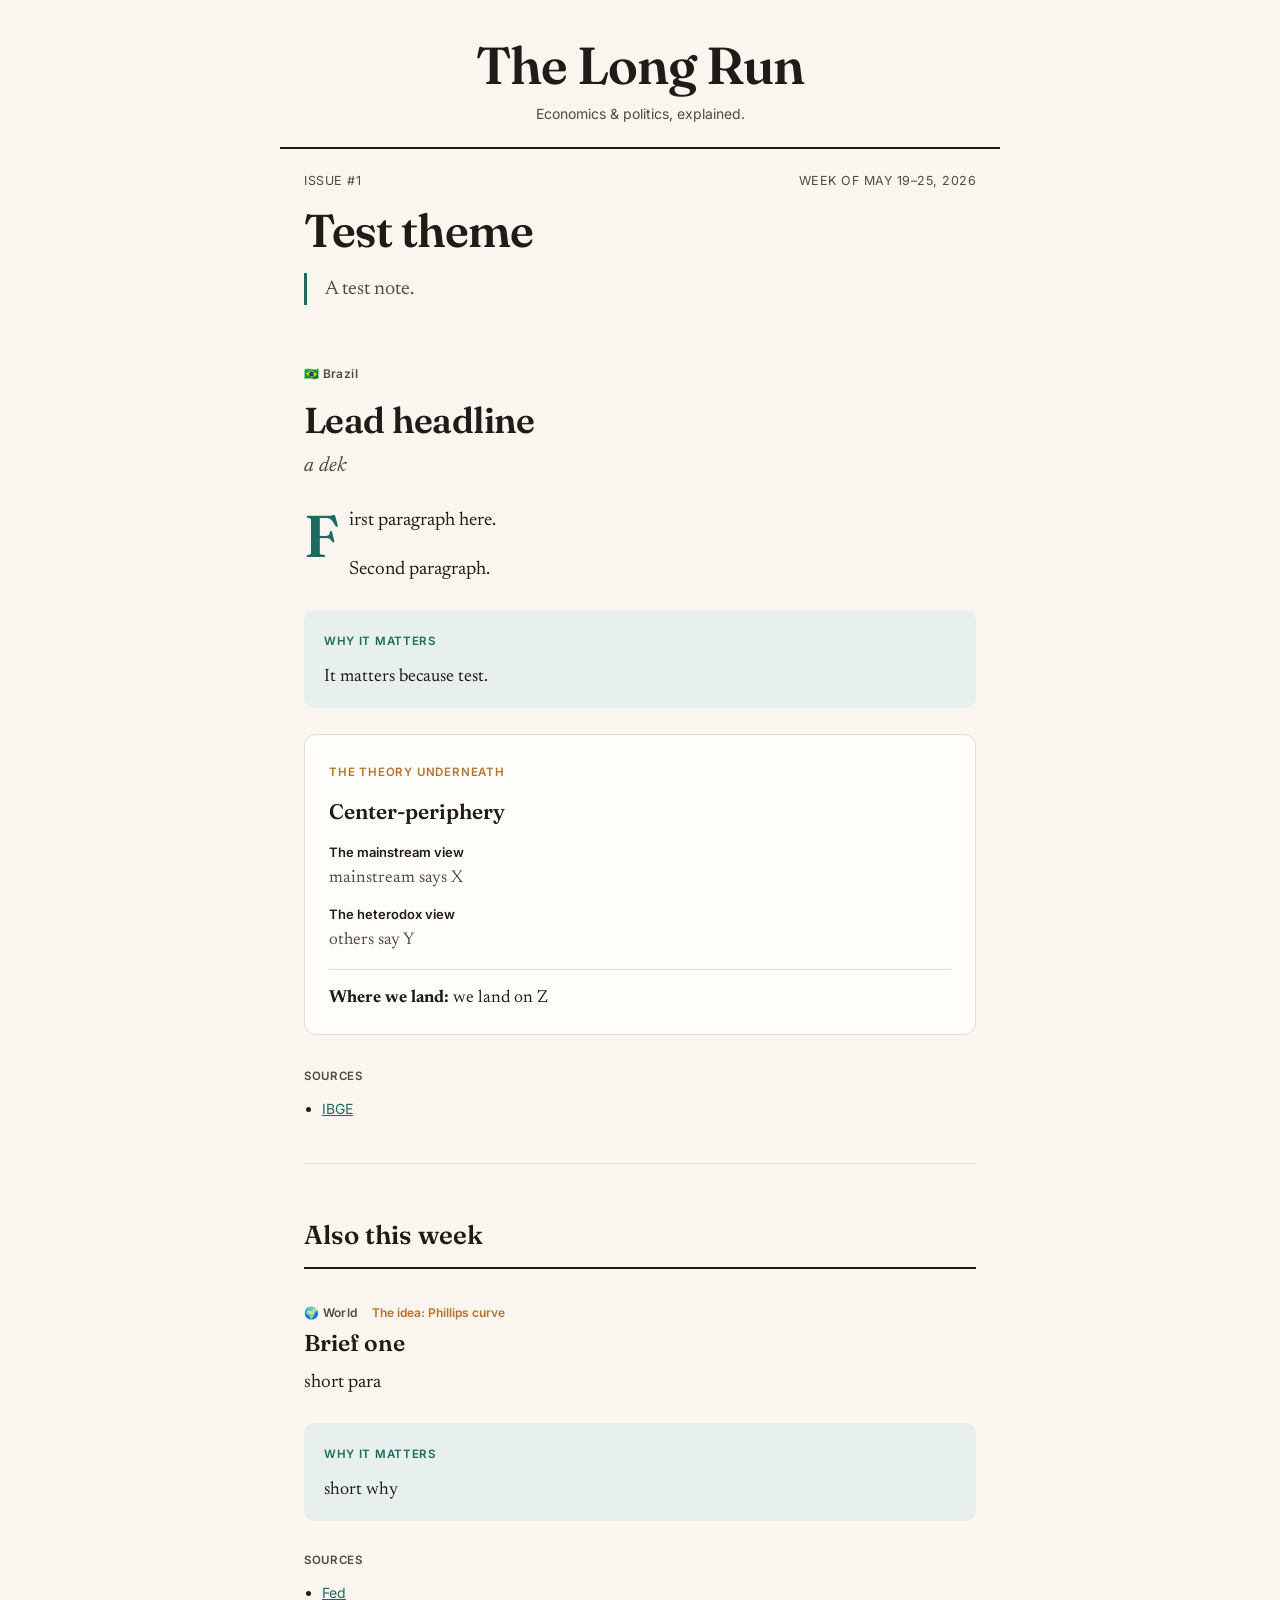
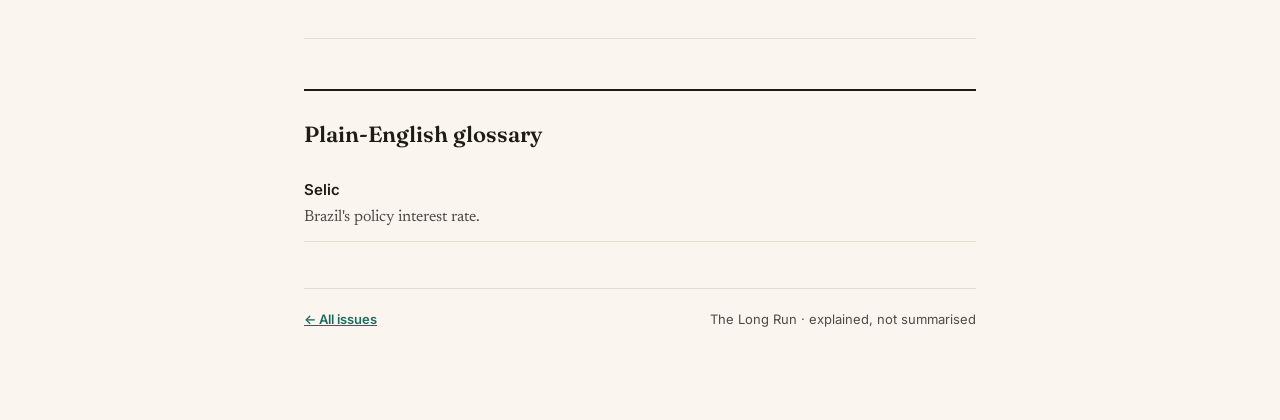
==== issues/2026-05-25.html @ af28a936 "The Long Run — weekly econ+politics explainer (scaffold + pipeline) Co-Authored-By: Claude Opus 4.8 " ====
<!DOCTYPE html>
<html lang="en">
<head>
  <meta charset="utf-8">
  <meta name="viewport" content="width=device-width, initial-scale=1">
  <title>Test theme — The Long Run #1</title>
  <meta name="description" content="A test note.">
  <link rel="preconnect" href="https://fonts.googleapis.com">
  <link rel="preconnect" href="https://fonts.gstatic.com" crossorigin>
  <link href="https://fonts.googleapis.com/css2?family=Fraunces:opsz,wght@9..144,400;9..144,500;9..144,600;9..144,700&family=Newsreader:ital,opsz@0,6..72;1,6..72&family=Inter:wght@400;500;600&display=swap" rel="stylesheet">
  <link rel="stylesheet" href="../style.css">
</head>
<body>
  <header class="masthead">
    <a class="mast-name" href="../index.html">The Long Run</a>
    <p class="mast-tag">Economics &amp; politics, explained.</p>
  </header>
  <main class="issue">
    <div class="issue-meta">
      <span>Issue #1</span>
      <span>Week of May 19–25, 2026</span>
    </div>
    <h1 class="issue-title">Test theme</h1>
    <p class="editors-note">A test note.</p>
    
  <article class="lead">
    <span class="tag">🇧🇷 Brazil</span>
    <h2>Lead headline</h2>
    <p class="dek">a dek</p>
    <div class="body"><p>First paragraph here.</p>
<p>Second paragraph.</p></div>
    <div class="why"><span class="why-label">Why it matters</span><p>It matters because test.</p></div>
    
    <aside class="theory">
      <span class="theory-kicker">The theory underneath</span>
      <h4>Center-periphery</h4>
      <div class="lens-row"><span class="lens-name">The mainstream view</span><p>mainstream says X</p></div><div class="lens-row"><span class="lens-name">The heterodox view</span><p>others say Y</p></div>
      <p class="lens-takeaway"><strong>Where we land:</strong> we land on Z</p>
    </aside>
    <div class="sources"><span class="sources-label">Sources</span><ul><li><a href="https://ibge.gov.br" target="_blank" rel="noopener">IBGE</a></li></ul></div>
  </article>
    <section class="briefs"><h2 class="section-rule">Also this week</h2><div class="brief-grid">
  <article class="brief">
    <div class="brief-head"><span class="tag">🌍 World</span><span class="concept">The idea: Phillips curve</span></div>
    <h3>Brief one</h3>
    <div class="body"><p>short para</p></div>
    <div class="why"><span class="why-label">Why it matters</span><p>short why</p></div>
    <div class="sources"><span class="sources-label">Sources</span><ul><li><a href="https://federalreserve.gov" target="_blank" rel="noopener">Fed</a></li></ul></div>
  </article></div></section>
    
  <section class="glossary">
    <h3>Plain-English glossary</h3>
    <dl><div class="gloss-item"><dt>Selic</dt><dd>Brazil&#x27;s policy interest rate.</dd></div></dl>
  </section>
    <footer class="issue-foot">
      <a href="../index.html">← All issues</a>
      <span>The Long Run · explained, not summarised</span>
    </footer>
  </main>
</body>
</html>
---- style.css ----
:root {
  --paper: #faf6ef;
  --ink: #1f1b16;
  --ink-soft: #514a40;
  --rule: #e3dccf;
  --accent: #1d6b5f;      /* deep teal — calm, not corporate */
  --accent-soft: #e7f0ed;
  --brazil: #2a7d4f;
  --amber: #b4742a;
  --amber-soft: #f6ecdc;
  --maxw: 720px;
}

* { box-sizing: border-box; }

html { -webkit-text-size-adjust: 100%; }

body {
  margin: 0;
  background: var(--paper);
  color: var(--ink);
  font-family: "Newsreader", Georgia, serif;
  font-size: 19px;
  line-height: 1.62;
  font-optical-sizing: auto;
}

a { color: var(--accent); }

/* ── Masthead ───────────────────────────────────────────── */
.masthead {
  max-width: var(--maxw);
  margin: 0 auto;
  padding: 38px 24px 22px;
  text-align: center;
  border-bottom: 2px solid var(--ink);
}
.masthead.home { padding-top: 64px; }
.mast-name {
  display: block;
  font-family: "Fraunces", serif;
  font-weight: 600;
  font-size: clamp(34px, 7vw, 52px);
  letter-spacing: -0.02em;
  color: var(--ink);
  text-decoration: none;
  line-height: 1.05;
}
.mast-tag {
  font-family: "Inter", sans-serif;
  font-size: 14px;
  color: var(--ink-soft);
  margin: 10px 0 0;
  font-style: normal;
}

/* ── Home ───────────────────────────────────────────────── */
.home-main { max-width: var(--maxw); margin: 0 auto; padding: 0 24px 80px; }

.feature {
  display: block;
  text-decoration: none;
  color: inherit;
  padding: 40px 0 34px;
  border-bottom: 1px solid var(--rule);
}
.feature-kicker {
  font-family: "Inter", sans-serif;
  font-size: 12.5px;
  letter-spacing: 0.04em;
  text-transform: uppercase;
  color: var(--accent);
  font-weight: 600;
}
.feature h2 {
  font-family: "Fraunces", serif;
  font-weight: 600;
  font-size: clamp(28px, 5.5vw, 40px);
  line-height: 1.1;
  letter-spacing: -0.02em;
  margin: 12px 0 14px;
}
.feature p { margin: 0 0 16px; color: var(--ink-soft); }
.feature-go {
  font-family: "Inter", sans-serif;
  font-size: 15px;
  font-weight: 600;
  color: var(--accent);
}

.archive { margin-top: 34px; }
.archive h3 {
  font-family: "Inter", sans-serif;
  font-size: 13px;
  text-transform: uppercase;
  letter-spacing: 0.06em;
  color: var(--ink-soft);
  margin: 0 0 8px;
}
.archive-row {
  display: grid;
  grid-template-columns: auto 1fr auto;
  gap: 14px;
  align-items: baseline;
  padding: 14px 0;
  border-bottom: 1px solid var(--rule);
  text-decoration: none;
  color: inherit;
}
.archive-row:hover .arch-title { color: var(--accent); }
.arch-num { font-family: "Inter", sans-serif; font-size: 13px; color: var(--ink-soft); }
.arch-title { font-family: "Fraunces", serif; font-weight: 500; font-size: 19px; }
.arch-date { font-family: "Inter", sans-serif; font-size: 13px; color: var(--ink-soft); white-space: nowrap; }

.home-foot, .empty {
  margin-top: 44px;
  font-size: 16px;
  color: var(--ink-soft);
  line-height: 1.6;
}

/* ── Issue page ─────────────────────────────────────────── */
.issue { max-width: var(--maxw); margin: 0 auto; padding: 0 24px 90px; }

.issue-meta {
  display: flex;
  justify-content: space-between;
  font-family: "Inter", sans-serif;
  font-size: 12.5px;
  letter-spacing: 0.04em;
  text-transform: uppercase;
  color: var(--ink-soft);
  padding: 22px 0 0;
}
.issue-title {
  font-family: "Fraunces", serif;
  font-weight: 600;
  font-size: clamp(30px, 6vw, 46px);
  line-height: 1.08;
  letter-spacing: -0.02em;
  margin: 14px 0 18px;
}
.editors-note {
  font-size: 20px;
  line-height: 1.6;
  color: var(--ink-soft);
  border-left: 3px solid var(--accent);
  padding-left: 18px;
  margin: 0 0 8px;
}

/* tags */
.tag {
  display: inline-block;
  font-family: "Inter", sans-serif;
  font-size: 12px;
  font-weight: 600;
  letter-spacing: 0.03em;
  color: var(--ink-soft);
}

/* lead article */
.lead { padding: 46px 0 40px; border-bottom: 1px solid var(--rule); }
.lead h2 {
  font-family: "Fraunces", serif;
  font-weight: 600;
  font-size: clamp(26px, 5vw, 36px);
  line-height: 1.12;
  letter-spacing: -0.015em;
  margin: 10px 0 10px;
}
.lead .dek {
  font-size: 21px;
  color: var(--ink-soft);
  font-style: italic;
  margin: 0 0 22px;
}
.body p { margin: 0 0 18px; }
.body p:first-child::first-letter {
  font-family: "Fraunces", serif;
  font-weight: 600;
  font-size: 3.1em;
  line-height: 0.82;
  float: left;
  padding: 6px 10px 0 0;
  color: var(--accent);
}
.brief .body p:first-child::first-letter { all: unset; }

/* why it matters */
.why {
  background: var(--accent-soft);
  border-radius: 10px;
  padding: 16px 20px;
  margin: 24px 0;
}
.why-label {
  font-family: "Inter", sans-serif;
  font-size: 11.5px;
  font-weight: 600;
  text-transform: uppercase;
  letter-spacing: 0.06em;
  color: var(--accent);
}
.why p { margin: 6px 0 0; font-size: 18px; }

/* theory box */
.theory {
  border: 1.5px solid var(--rule);
  border-radius: 12px;
  padding: 22px 24px;
  margin: 26px 0;
  background: #fffdf9;
}
.theory-kicker {
  font-family: "Inter", sans-serif;
  font-size: 11.5px;
  font-weight: 600;
  text-transform: uppercase;
  letter-spacing: 0.07em;
  color: var(--amber);
}
.theory h4 {
  font-family: "Fraunces", serif;
  font-weight: 600;
  font-size: 21px;
  margin: 6px 0 14px;
}
.lens-row { margin: 0 0 12px; }
.lens-name {
  font-family: "Inter", sans-serif;
  font-size: 13px;
  font-weight: 600;
  color: var(--ink);
  display: block;
}
.lens-row p { margin: 2px 0 0; font-size: 17px; color: var(--ink-soft); }
.lens-takeaway {
  margin: 14px 0 0;
  padding-top: 14px;
  border-top: 1px solid var(--rule);
  font-size: 17.5px;
}

/* sources */
.sources { margin: 22px 0 0; }
.sources-label {
  font-family: "Inter", sans-serif;
  font-size: 11.5px;
  font-weight: 600;
  text-transform: uppercase;
  letter-spacing: 0.06em;
  color: var(--ink-soft);
}
.sources ul { margin: 6px 0 0; padding: 0 0 0 18px; }
.sources li { font-family: "Inter", sans-serif; font-size: 14px; margin: 3px 0; }

/* briefs */
.section-rule {
  font-family: "Fraunces", serif;
  font-weight: 600;
  font-size: 26px;
  margin: 50px 0 4px;
  padding-bottom: 10px;
  border-bottom: 2px solid var(--ink);
}
.brief-grid { display: block; }
.brief { padding: 30px 0; border-bottom: 1px solid var(--rule); }
.brief-head { display: flex; gap: 14px; align-items: baseline; flex-wrap: wrap; }
.concept {
  font-family: "Inter", sans-serif;
  font-size: 12px;
  color: var(--amber);
  font-weight: 600;
}
.brief h3 {
  font-family: "Fraunces", serif;
  font-weight: 600;
  font-size: 23px;
  line-height: 1.15;
  margin: 8px 0 12px;
}

/* glossary */
.glossary { margin: 50px 0 0; padding: 26px 0 0; border-top: 2px solid var(--ink); }
.glossary h3 { font-family: "Fraunces", serif; font-weight: 600; font-size: 22px; margin: 0 0 16px; }
.glossary dl { margin: 0; }
.gloss-item { padding: 10px 0; border-bottom: 1px solid var(--rule); }
.gloss-item dt { font-family: "Inter", sans-serif; font-weight: 600; font-size: 15px; }
.gloss-item dd { margin: 3px 0 0; font-size: 16px; color: var(--ink-soft); }

/* footer */
.issue-foot {
  display: flex;
  justify-content: space-between;
  flex-wrap: wrap;
  gap: 10px;
  margin-top: 46px;
  padding-top: 20px;
  border-top: 1px solid var(--rule);
  font-family: "Inter", sans-serif;
  font-size: 13px;
  color: var(--ink-soft);
}
.issue-foot a { font-weight: 600; }

@media (max-width: 560px) {
  body { font-size: 18px; }
  .archive-row { grid-template-columns: auto 1fr; }
  .arch-date { grid-column: 2; }
}
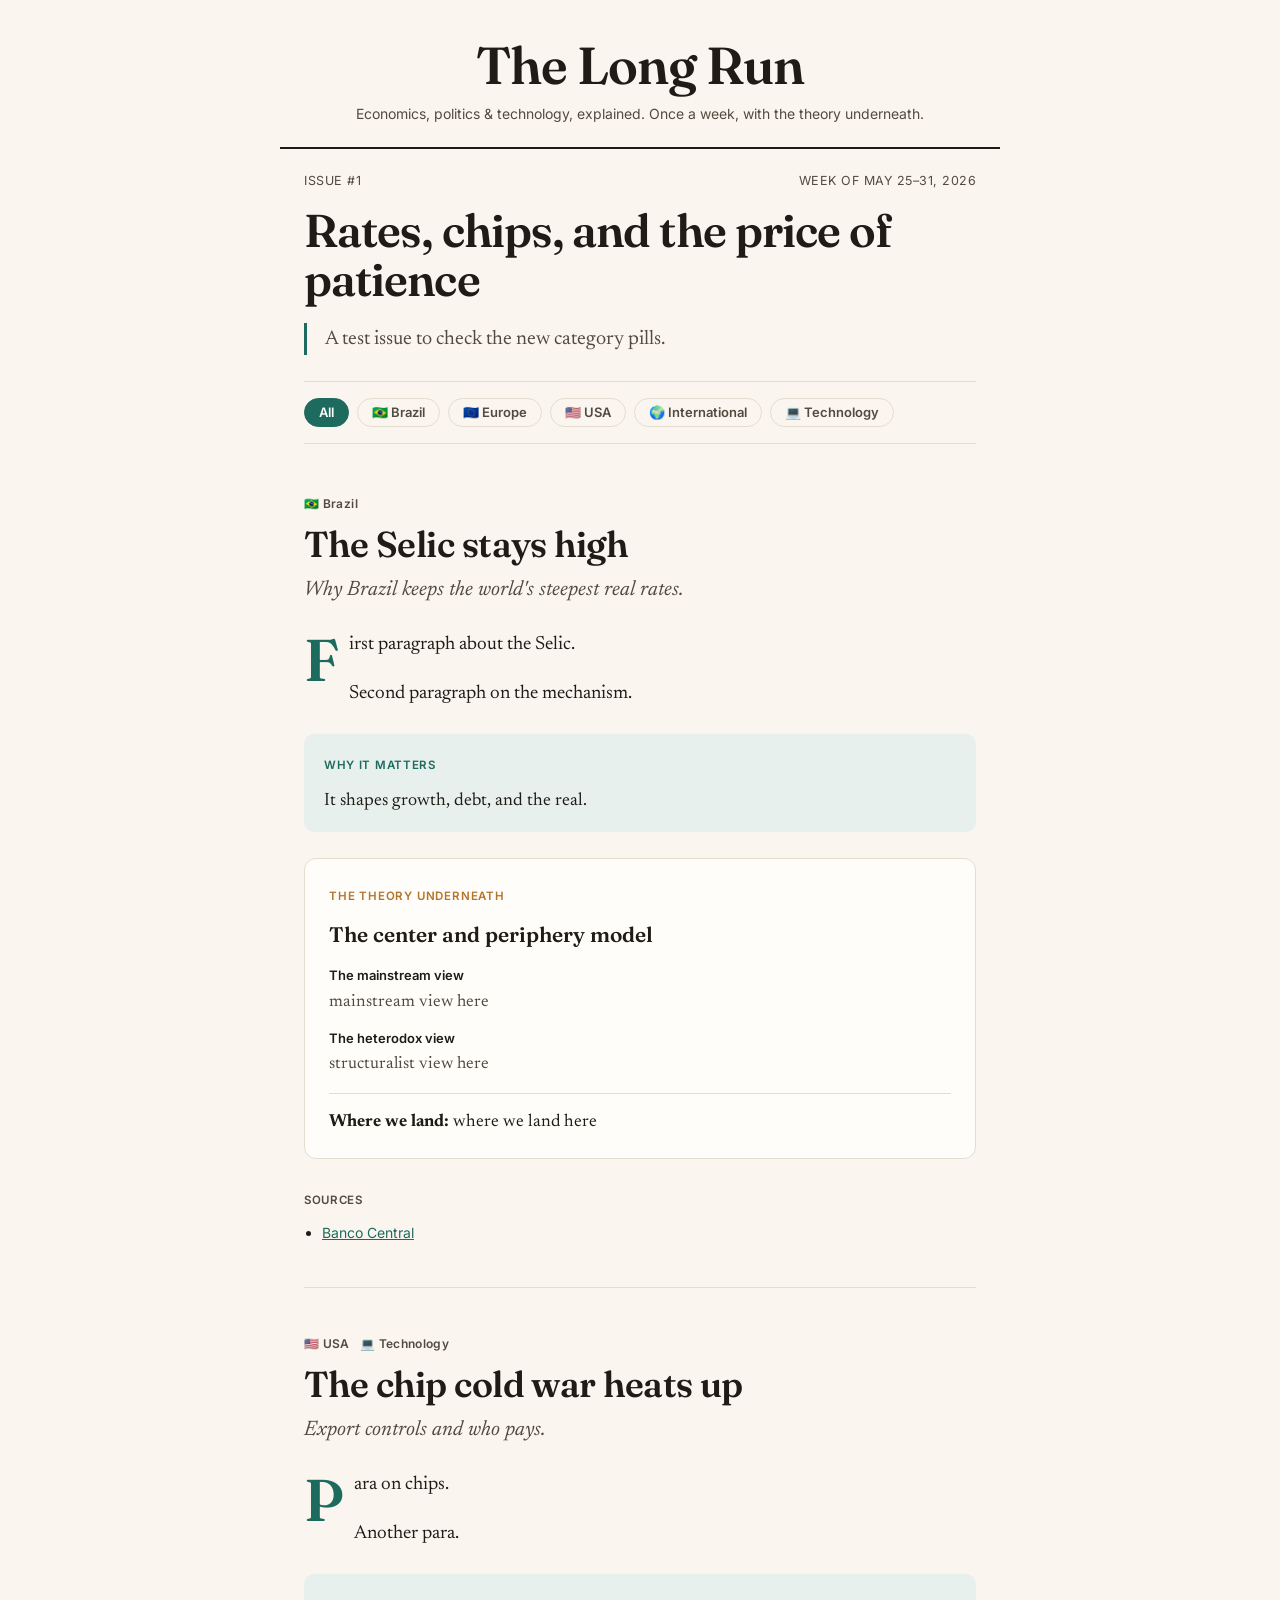
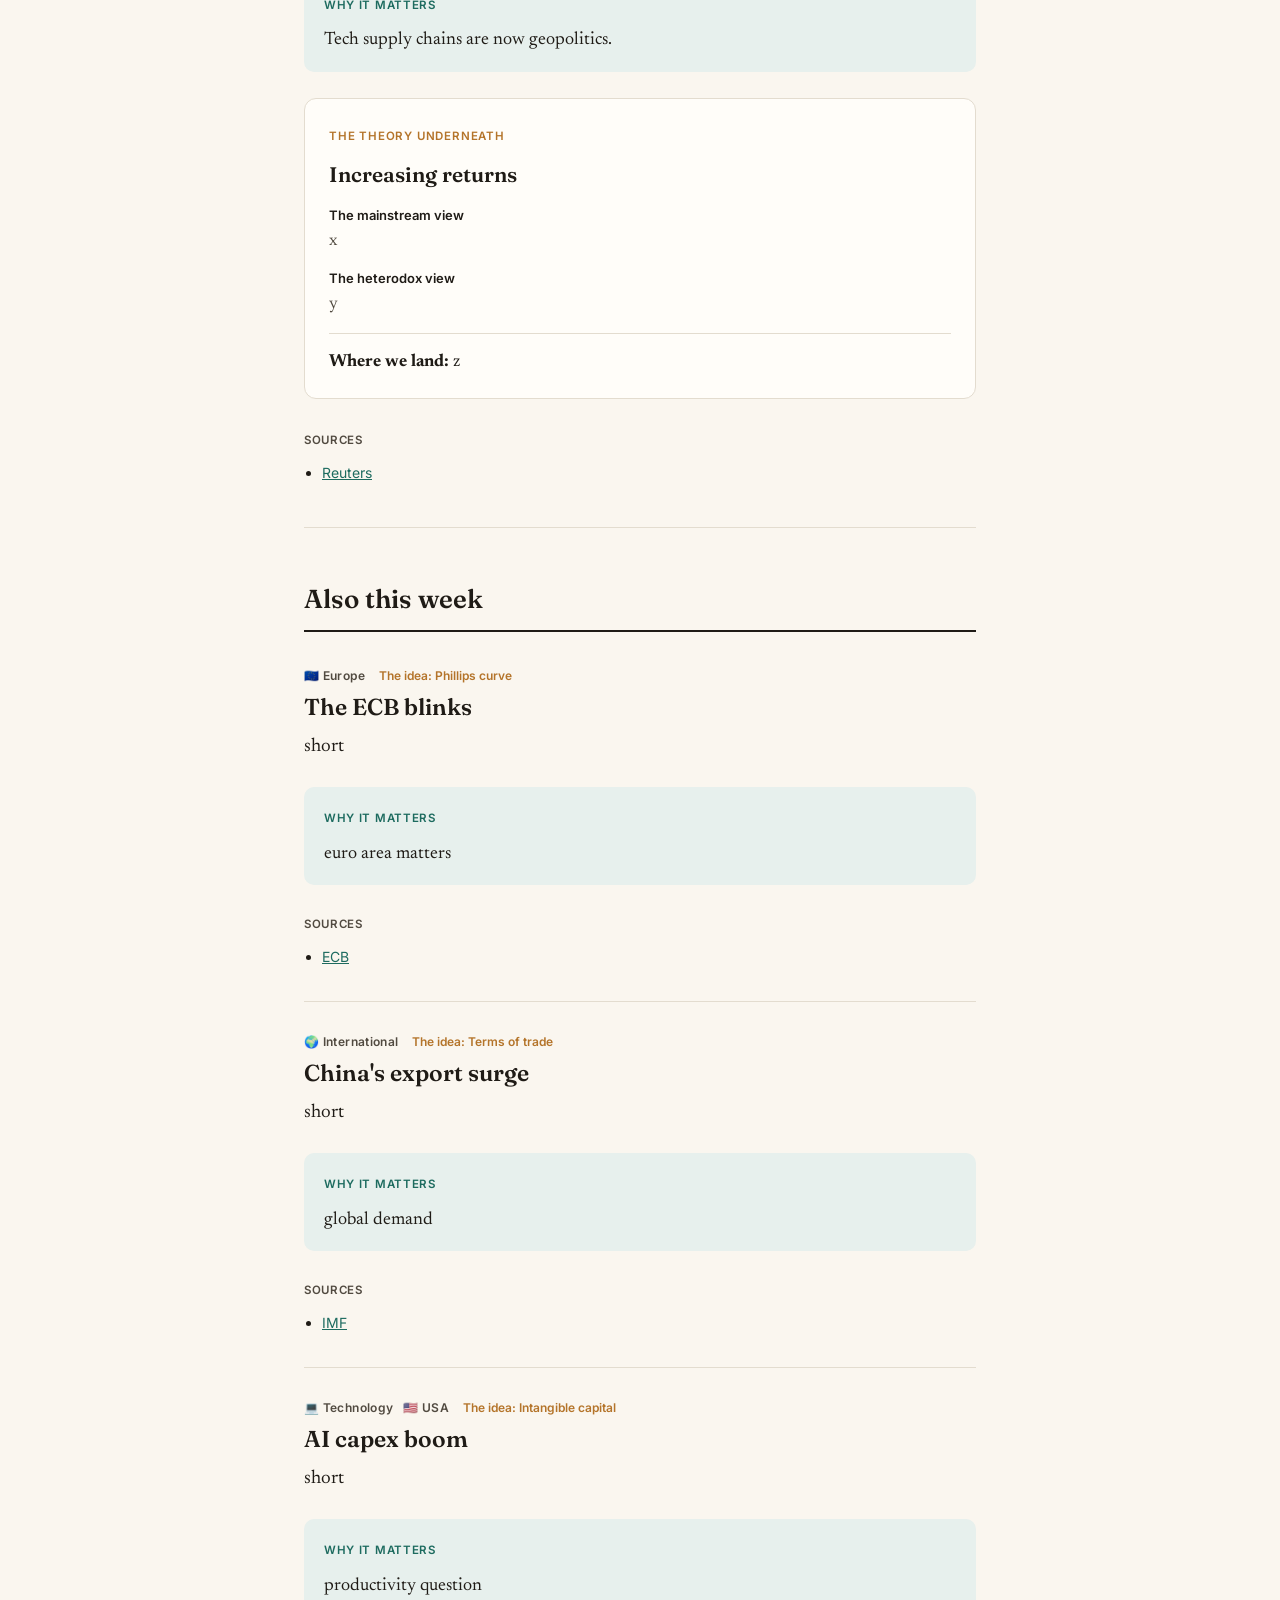
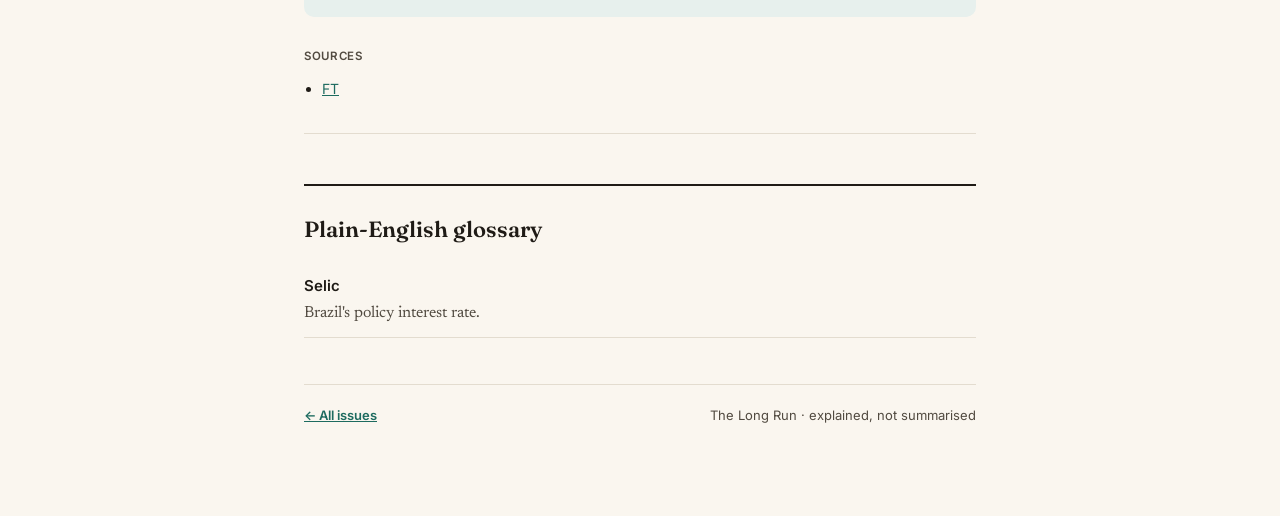
==== commit c620372d: "Add Brazil/Europe/USA/International/Technology pill filter + Technology coverage; drop em dashes & c" ====
--- a/issues/2026-05-25.html
+++ b/issues/2026-05-25.html
@@ -3,8 +3,8 @@
 <head>
   <meta charset="utf-8">
   <meta name="viewport" content="width=device-width, initial-scale=1">
-  <title>Test theme — The Long Run #1</title>
-  <meta name="description" content="A test note.">
+  <title>Rates, chips, and the price of patience — The Long Run #1</title>
+  <meta name="description" content="A test issue to check the new category pills.">
   <link rel="preconnect" href="https://fonts.googleapis.com">
   <link rel="preconnect" href="https://fonts.gstatic.com" crossorigin>
   <link href="https://fonts.googleapis.com/css2?family=Fraunces:opsz,wght@9..144,400;9..144,500;9..144,600;9..144,700&family=Newsreader:ital,opsz@0,6..72;1,6..72&family=Inter:wght@400;500;600&display=swap" rel="stylesheet">
@@ -13,49 +13,108 @@
 <body>
   <header class="masthead">
     <a class="mast-name" href="../index.html">The Long Run</a>
-    <p class="mast-tag">Economics &amp; politics, explained.</p>
+    <p class="mast-tag">Economics, politics &amp; technology, explained. Once a week, with the theory underneath.</p>
   </header>
   <main class="issue">
     <div class="issue-meta">
       <span>Issue #1</span>
-      <span>Week of May 19–25, 2026</span>
+      <span>Week of May 25–31, 2026</span>
     </div>
-    <h1 class="issue-title">Test theme</h1>
-    <p class="editors-note">A test note.</p>
+    <h1 class="issue-title">Rates, chips, and the price of patience</h1>
+    <p class="editors-note">A test issue to check the new category pills.</p>
+    <nav class="pills" id="pills" aria-label="Filter by topic"><button class="pill active" data-cat="all">All</button><button class="pill" data-cat="Brazil">🇧🇷 Brazil</button><button class="pill" data-cat="Europe">🇪🇺 Europe</button><button class="pill" data-cat="USA">🇺🇸 USA</button><button class="pill" data-cat="International">🌍 International</button><button class="pill" data-cat="Technology">💻 Technology</button></nav>
     
-  <article class="lead">
-    <span class="tag">🇧🇷 Brazil</span>
-    <h2>Lead headline</h2>
-    <p class="dek">a dek</p>
-    <div class="body"><p>First paragraph here.</p>
-<p>Second paragraph.</p></div>
-    <div class="why"><span class="why-label">Why it matters</span><p>It matters because test.</p></div>
+  <article class="lead" data-cats="Brazil">
+    <div class="tag-row"><span class="tag">🇧🇷 Brazil</span></div>
+    <h2>The Selic stays high</h2>
+    <p class="dek">Why Brazil keeps the world&#x27;s steepest real rates.</p>
+    <div class="body"><p>First paragraph about the Selic.</p>
+<p>Second paragraph on the mechanism.</p></div>
+    <div class="why"><span class="why-label">Why it matters</span><p>It shapes growth, debt, and the real.</p></div>
     
     <aside class="theory">
       <span class="theory-kicker">The theory underneath</span>
-      <h4>Center-periphery</h4>
-      <div class="lens-row"><span class="lens-name">The mainstream view</span><p>mainstream says X</p></div><div class="lens-row"><span class="lens-name">The heterodox view</span><p>others say Y</p></div>
-      <p class="lens-takeaway"><strong>Where we land:</strong> we land on Z</p>
+      <h4>The center and periphery model</h4>
+      <div class="lens-row"><span class="lens-name">The mainstream view</span><p>mainstream view here</p></div><div class="lens-row"><span class="lens-name">The heterodox view</span><p>structuralist view here</p></div>
+      <p class="lens-takeaway"><strong>Where we land:</strong> where we land here</p>
     </aside>
-    <div class="sources"><span class="sources-label">Sources</span><ul><li><a href="https://ibge.gov.br" target="_blank" rel="noopener">IBGE</a></li></ul></div>
+    <div class="sources"><span class="sources-label">Sources</span><ul><li><a href="https://bcb.gov.br" target="_blank" rel="noopener">Banco Central</a></li></ul></div>
   </article>
-    <section class="briefs"><h2 class="section-rule">Also this week</h2><div class="brief-grid">
-  <article class="brief">
-    <div class="brief-head"><span class="tag">🌍 World</span><span class="concept">The idea: Phillips curve</span></div>
-    <h3>Brief one</h3>
-    <div class="body"><p>short para</p></div>
-    <div class="why"><span class="why-label">Why it matters</span><p>short why</p></div>
-    <div class="sources"><span class="sources-label">Sources</span><ul><li><a href="https://federalreserve.gov" target="_blank" rel="noopener">Fed</a></li></ul></div>
+
+  <article class="lead" data-cats="USA Technology">
+    <div class="tag-row"><span class="tag">🇺🇸 USA</span><span class="tag">💻 Technology</span></div>
+    <h2>The chip cold war heats up</h2>
+    <p class="dek">Export controls and who pays.</p>
+    <div class="body"><p>Para on chips.</p>
+<p>Another para.</p></div>
+    <div class="why"><span class="why-label">Why it matters</span><p>Tech supply chains are now geopolitics.</p></div>
+    
+    <aside class="theory">
+      <span class="theory-kicker">The theory underneath</span>
+      <h4>Increasing returns</h4>
+      <div class="lens-row"><span class="lens-name">The mainstream view</span><p>x</p></div><div class="lens-row"><span class="lens-name">The heterodox view</span><p>y</p></div>
+      <p class="lens-takeaway"><strong>Where we land:</strong> z</p>
+    </aside>
+    <div class="sources"><span class="sources-label">Sources</span><ul><li><a href="https://reuters.com" target="_blank" rel="noopener">Reuters</a></li></ul></div>
+  </article>
+    <section class="briefs" id="briefs-section"><h2 class="section-rule">Also this week</h2><div class="brief-grid">
+  <article class="brief" data-cats="Europe">
+    <div class="brief-head"><div class="tag-row"><span class="tag">🇪🇺 Europe</span></div><span class="concept">The idea: Phillips curve</span></div>
+    <h3>The ECB blinks</h3>
+    <div class="body"><p>short</p></div>
+    <div class="why"><span class="why-label">Why it matters</span><p>euro area matters</p></div>
+    <div class="sources"><span class="sources-label">Sources</span><ul><li><a href="https://ecb.europa.eu" target="_blank" rel="noopener">ECB</a></li></ul></div>
+  </article>
+  <article class="brief" data-cats="International">
+    <div class="brief-head"><div class="tag-row"><span class="tag">🌍 International</span></div><span class="concept">The idea: Terms of trade</span></div>
+    <h3>China&#x27;s export surge</h3>
+    <div class="body"><p>short</p></div>
+    <div class="why"><span class="why-label">Why it matters</span><p>global demand</p></div>
+    <div class="sources"><span class="sources-label">Sources</span><ul><li><a href="https://imf.org" target="_blank" rel="noopener">IMF</a></li></ul></div>
+  </article>
+  <article class="brief" data-cats="Technology USA">
+    <div class="brief-head"><div class="tag-row"><span class="tag">💻 Technology</span><span class="tag">🇺🇸 USA</span></div><span class="concept">The idea: Intangible capital</span></div>
+    <h3>AI capex boom</h3>
+    <div class="body"><p>short</p></div>
+    <div class="why"><span class="why-label">Why it matters</span><p>productivity question</p></div>
+    <div class="sources"><span class="sources-label">Sources</span><ul><li><a href="https://ft.com" target="_blank" rel="noopener">FT</a></li></ul></div>
   </article></div></section>
-    
-  <section class="glossary">
-    <h3>Plain-English glossary</h3>
-    <dl><div class="gloss-item"><dt>Selic</dt><dd>Brazil&#x27;s policy interest rate.</dd></div></dl>
-  </section>
+    <section class="glossary"><h3>Plain-English glossary</h3><dl><div class="gloss-item"><dt>Selic</dt><dd>Brazil&#x27;s policy interest rate.</dd></div></dl></section>
     <footer class="issue-foot">
       <a href="../index.html">← All issues</a>
       <span>The Long Run · explained, not summarised</span>
     </footer>
   </main>
+  
+<script>
+(function(){
+  var pills = Array.prototype.slice.call(document.querySelectorAll('#pills .pill'));
+  var arts = Array.prototype.slice.call(document.querySelectorAll('[data-cats]'));
+  var briefsSection = document.getElementById('briefs-section');
+  function catsOf(el){ return el.getAttribute('data-cats').split(' ').filter(Boolean); }
+  pills.forEach(function(p){
+    var cat = p.getAttribute('data-cat');
+    if(cat === 'all') return;
+    var n = arts.filter(function(a){ return catsOf(a).indexOf(cat) > -1; }).length;
+    if(n === 0){ p.disabled = true; p.classList.add('empty'); }
+  });
+  function apply(cat){
+    arts.forEach(function(a){
+      var show = cat === 'all' || catsOf(a).indexOf(cat) > -1;
+      a.style.display = show ? '' : 'none';
+    });
+    if(briefsSection){
+      var anyBrief = arts.some(function(a){
+        return a.classList.contains('brief') && a.style.display !== 'none';
+      });
+      briefsSection.querySelector('.section-rule').style.display = anyBrief ? '' : 'none';
+    }
+    pills.forEach(function(p){ p.classList.toggle('active', p.getAttribute('data-cat') === cat); });
+  }
+  pills.forEach(function(p){
+    p.addEventListener('click', function(){ if(!p.disabled) apply(p.getAttribute('data-cat')); });
+  });
+})();
+</script>
 </body>
 </html>
--- a/style.css
+++ b/style.css
@@ -149,7 +149,42 @@
   margin: 0 0 8px;
 }
 
+/* pill filter */
+.pills {
+  display: flex;
+  flex-wrap: wrap;
+  gap: 8px;
+  margin: 26px 0 4px;
+  padding: 16px 0;
+  border-top: 1px solid var(--rule);
+  border-bottom: 1px solid var(--rule);
+}
+.pill {
+  font-family: "Inter", sans-serif;
+  font-size: 13px;
+  font-weight: 600;
+  color: var(--ink-soft);
+  background: transparent;
+  border: 1.5px solid var(--rule);
+  border-radius: 999px;
+  padding: 6px 14px;
+  cursor: pointer;
+  transition: all 0.12s ease;
+  line-height: 1.2;
+}
+.pill:hover:not(:disabled) { border-color: var(--accent); color: var(--accent); }
+.pill.active {
+  background: var(--accent);
+  border-color: var(--accent);
+  color: #fff;
+}
+.pill.empty, .pill:disabled {
+  opacity: 0.35;
+  cursor: default;
+}
+
 /* tags */
+.tag-row { display: flex; flex-wrap: wrap; gap: 10px; }
 .tag {
   display: inline-block;
   font-family: "Inter", sans-serif;
